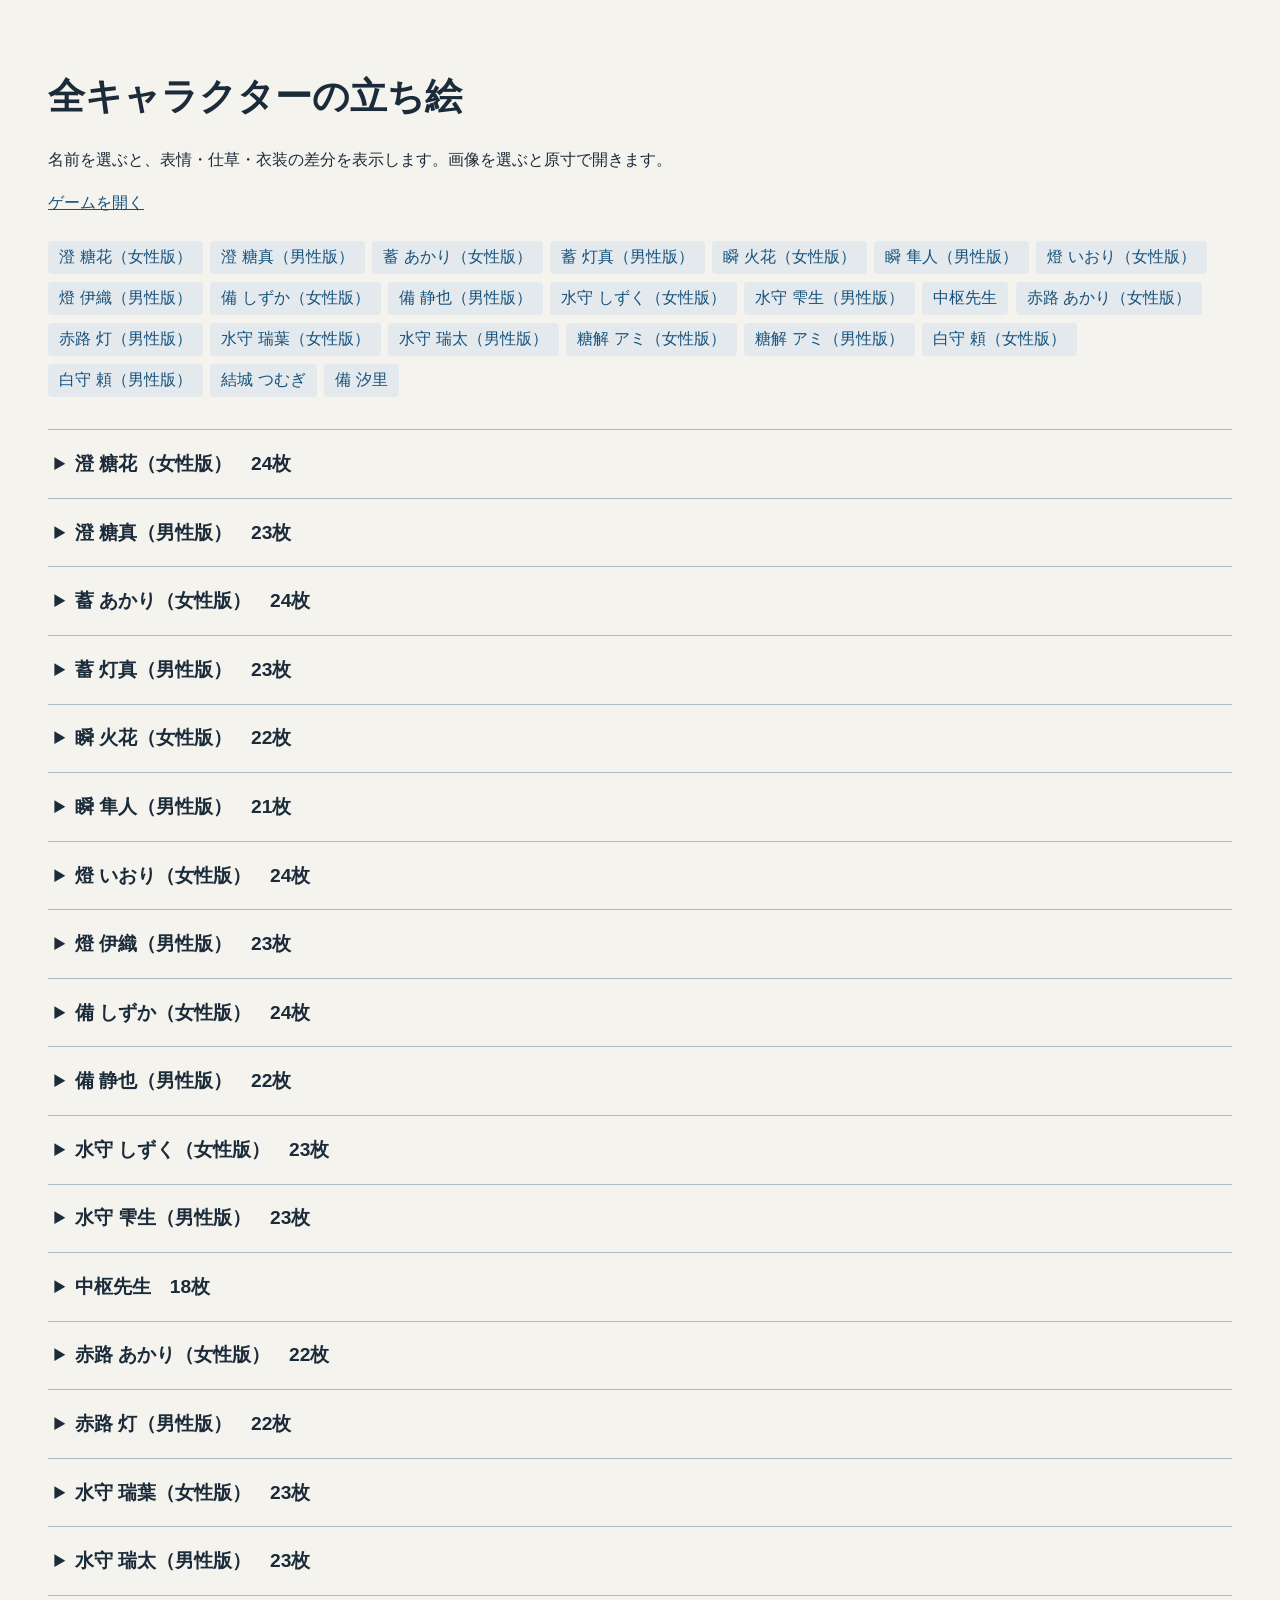
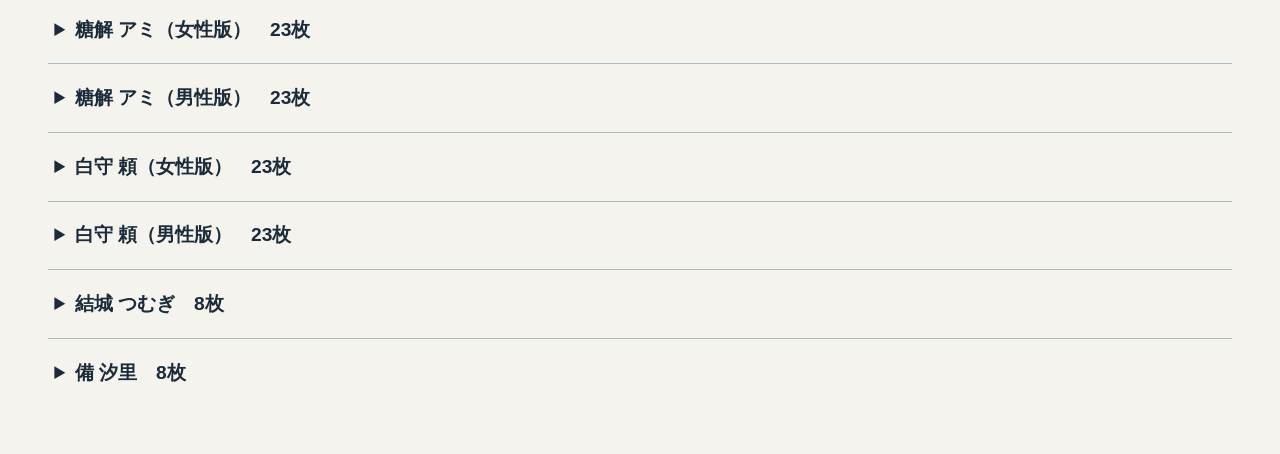
==== 全キャラクター立ち絵一覧.html @ 1fe856b9 "全キャラクターの立ち絵一覧を追加" ====
<!doctype html>
<html lang="ja">
<head>
<meta charset="utf-8">
<meta name="viewport" content="width=device-width, initial-scale=1">
<title>恒常性メモリアルV5 全キャラクター立ち絵一覧</title>
<style>
:root{font-family:"Hiragino Sans","Yu Gothic",sans-serif;color:#1b2b39;background:#f4f3ee}
body{margin:0}main{max-width:1200px;margin:auto;padding:clamp(18px,4vw,48px)}
h1{font-size:clamp(1.5rem,4vw,2.3rem)}p{line-height:1.7}a{color:#17527c}
nav{display:flex;flex-wrap:wrap;gap:.45rem;margin:1.5rem 0 2rem}
nav a{background:#e3e9ed;border-radius:4px;padding:.4rem .7rem;text-decoration:none}
details{border-top:1px solid #acbbc2;padding:.9rem 0}
summary{cursor:pointer;font-size:1.2rem;font-weight:bold;padding:.4rem}
h3{font-size:1rem;margin:1.5rem 0 .7rem}
.grid{display:grid;grid-template-columns:repeat(auto-fill,minmax(130px,1fr));gap:14px}
figure{margin:0;min-width:0}figure a{display:block}img{display:block;width:100%;height:260px;object-fit:contain;background:#dae3e7}
figcaption{font-size:.86rem;line-height:1.4;margin:.4rem 0}
@media(max-width:480px){.grid{grid-template-columns:repeat(2,minmax(0,1fr))}img{height:220px}}
</style>
</head>
<body><main>
<h1>全キャラクターの立ち絵</h1>
<p>名前を選ぶと、表情・仕草・衣装の差分を表示します。画像を選ぶと原寸で開きます。</p>
<p><a href="index.html">ゲームを開く</a></p>
<nav id="navigation" aria-label="キャラクター"></nav><div id="cast"></div>
</main>
<script src="characters.js"></script>
<script src="asset-manifest.js"></script>
<script src="performance-assets-v45.js"></script>
<script src="lake-sprites-v45.js"></script>
<script src="portrait-collection-v45.js"></script>
<script src="v5-art-data.js"></script>
<script src="v5-expanded-art.js"></script>
<script>
(function(){
  'use strict';
  const profiles=[
    {id:'twin',female:'水守 瑞葉',male:'水守 瑞太'},
    {id:'ami',female:'糖解 アミ',male:'糖解 アミ'},
    {id:'yori',female:'白守 頼',male:'白守 頼'},
    {id:'tsumugi',female:'結城 つむぎ',fixedArt:'tsumugi'},
    {id:'shiori',female:'備 汐里',fixedArt:'shiori'}
  ];
  for(const [key,person] of Object.entries(window.HMV5Art)){
    const expression={neutral:person.variants.neutral.src},acting={},labels={};
    for(const [pose,asset] of Object.entries(person.variants)){
      if(pose==='neutral')continue;
      acting[pose]=asset.src;labels[pose]=asset.label;
    }
    window.HM_ASSETS.characters[key]={expression,acting,labels};
  }
  const people=window.HMPortraitCollection.catalog(window.HM_ASSETS,window.HM_LAKE_SPRITES,[...window.HM_CHARACTERS,...profiles]);
  const host=document.getElementById('cast'),nav=document.getElementById('navigation');
  const groups={expression:'基本・表情',acting:'仕草・衣装・特別な立ち絵',swim:'湖上実習'};
  for(const person of people){
    const id='person-'+person.key;
    const label=person.name+(person.gender==='male'?'（男性版）':person.gender==='female'&&!person.key.match(/^(tsumugi|shiori)$/)?'（女性版）':'');
    const link=document.createElement('a');link.href='#'+id;link.textContent=label;nav.append(link);
    const details=document.createElement('details');details.id=id;
    const summary=document.createElement('summary');summary.textContent=label+'　'+person.entries.length+'枚';details.append(summary);
    let populated=false;
    details.addEventListener('toggle',()=>{
      if(!details.open||populated)return;
      populated=true;
      for(const [group,title] of Object.entries(groups)){
        const entries=person.entries.filter(entry=>entry.group===group);
        if(!entries.length)continue;
        const heading=document.createElement('h3');heading.textContent=title;details.append(heading);
        const grid=document.createElement('div');grid.className='grid';
        for(const entry of entries){
          const figure=document.createElement('figure'),a=document.createElement('a'),img=document.createElement('img'),caption=document.createElement('figcaption');
          a.href=entry.src;img.src=entry.src;img.alt=label+'・'+entry.label;img.loading='lazy';img.decoding='async';
          caption.textContent=entry.label;a.append(img);figure.append(a,caption);grid.append(figure);
        }
        details.append(grid);
      }
    });
    link.addEventListener('click',()=>{details.open=true});
    host.append(details);
  }
})();
</script>
</body></html>
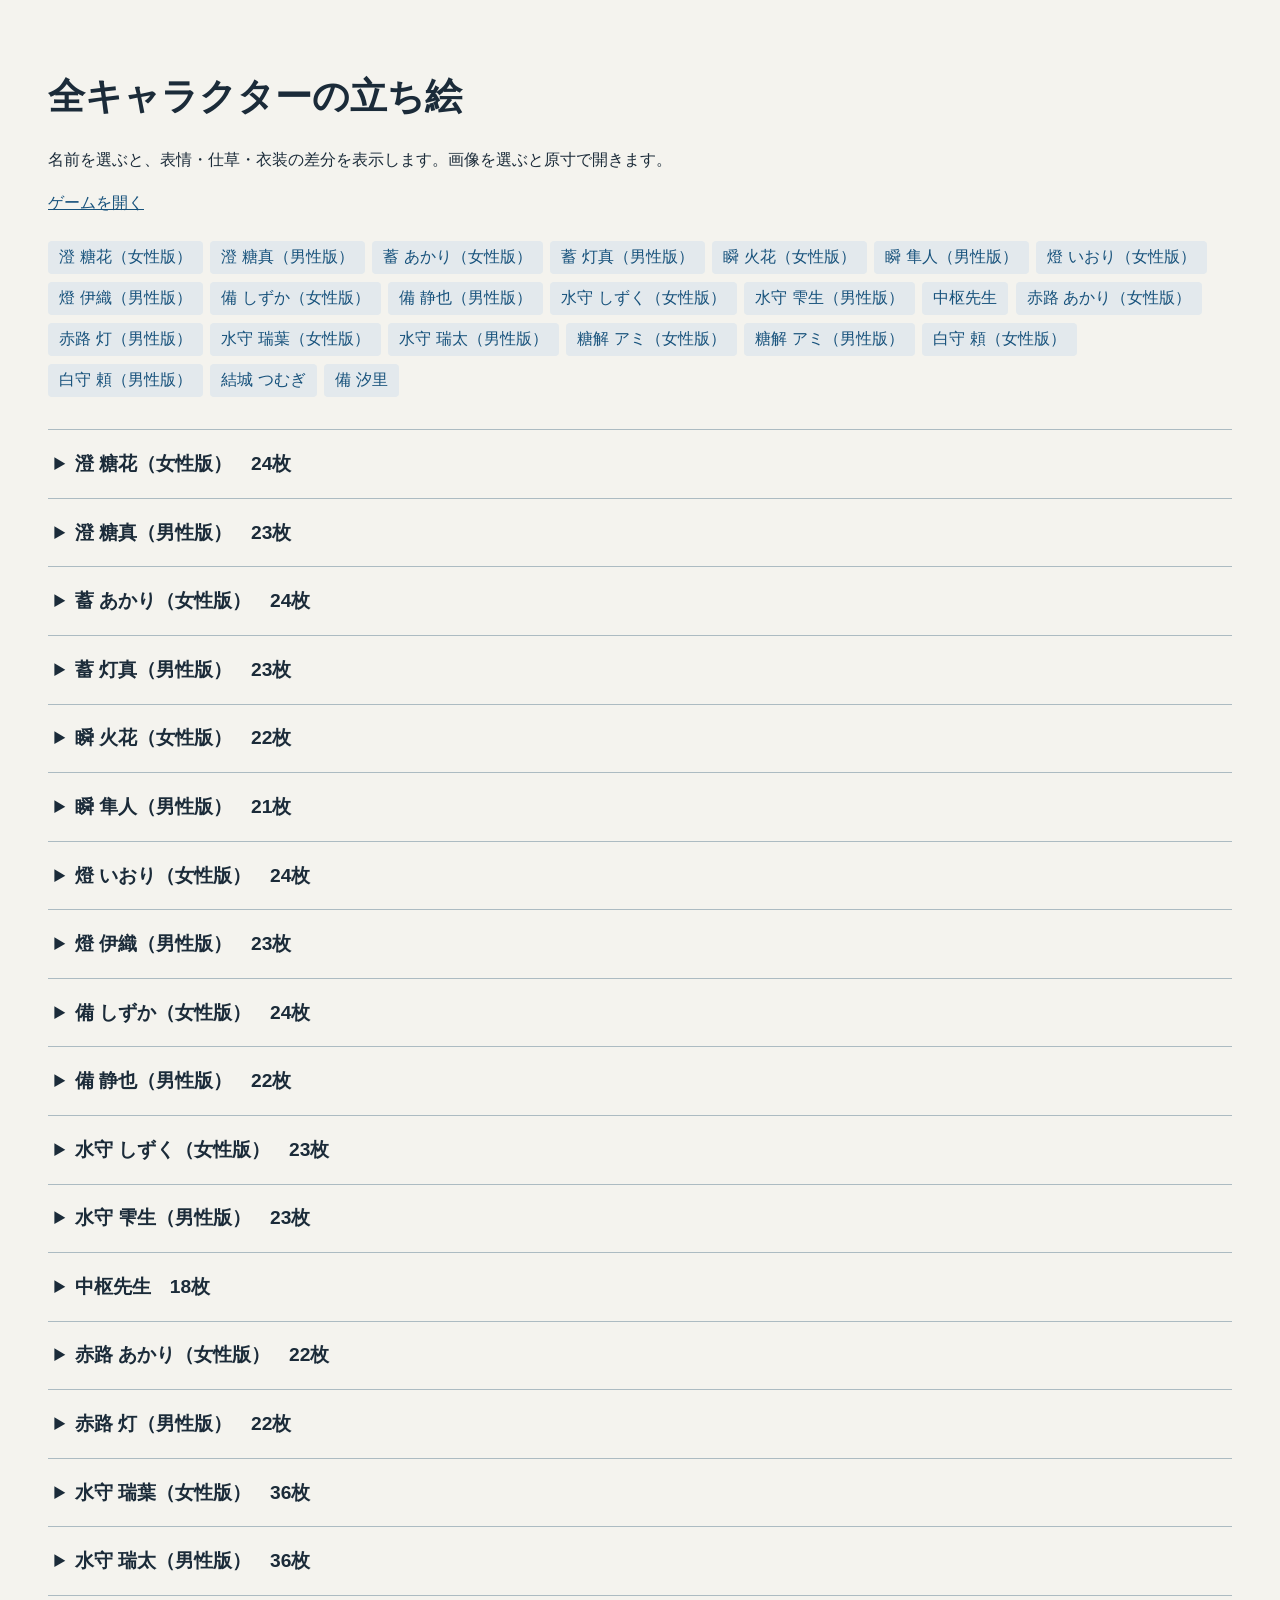
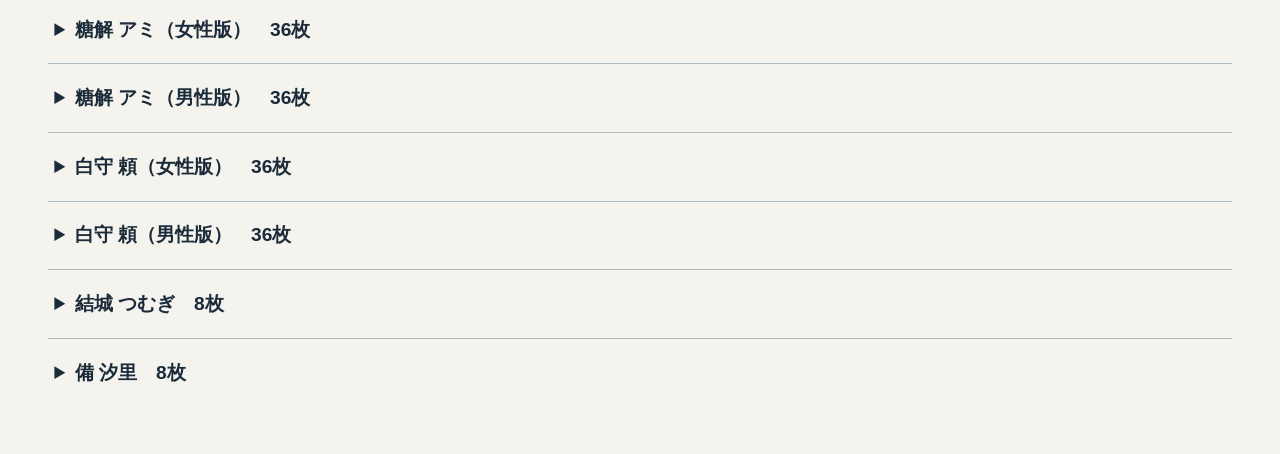
==== commit 1ffc2de6: "追加攻略対象の男女6人に14種の表情と会話演出を実装" ====
--- a/全キャラクター立ち絵一覧.html
+++ b/全キャラクター立ち絵一覧.html
@@ -32,6 +32,7 @@
 <script src="portrait-collection-v45.js"></script>
 <script src="v5-art-data.js"></script>
 <script src="v5-expanded-art.js"></script>
+<script src="v5-expression-art.js?v=1"></script>
 <script>
 (function(){
   'use strict';
@@ -45,9 +46,11 @@
   for(const [key,person] of Object.entries(window.HMV5Art)){
     const expression={neutral:person.variants.neutral.src},acting={},labels={};
     for(const [pose,asset] of Object.entries(person.variants)){
-      if(pose==='neutral')continue;
+      if(['neutral','expression'].includes(pose))continue;
       acting[pose]=asset.src;labels[pose]=asset.label;
     }
+    for(const [name,asset] of Object.entries(window.HMV5ExpressionArt?.[key]||{}))expression[name]=asset.src;
+    if(person.variants.expression){acting['expression-original']=person.variants.expression.src;labels['expression-original']='初登場の反応';}
     window.HM_ASSETS.characters[key]={expression,acting,labels};
   }
   const people=window.HMPortraitCollection.catalog(window.HM_ASSETS,window.HM_LAKE_SPRITES,[...window.HM_CHARACTERS,...profiles]);
